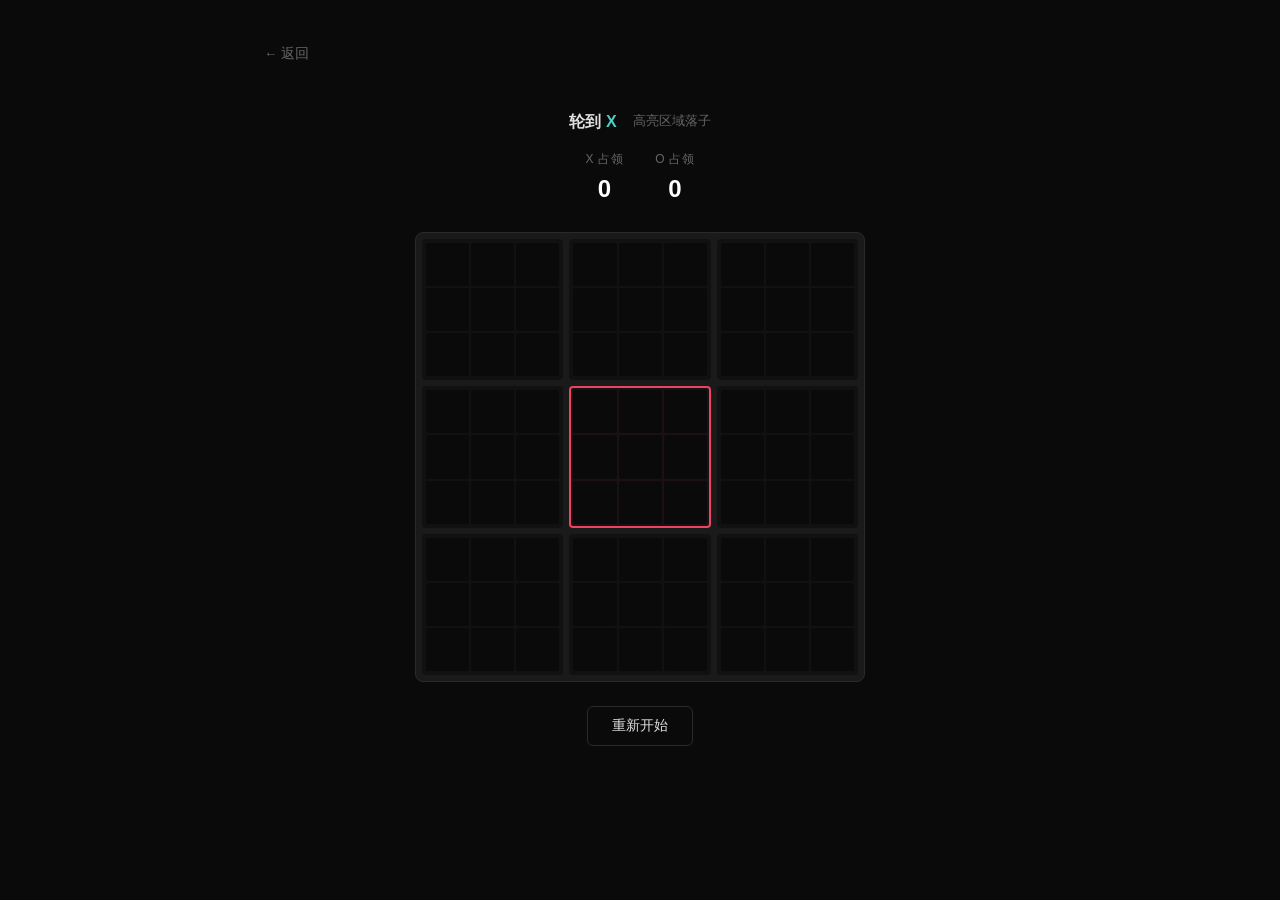
==== games/ultimate-ttt.html @ d9d28309 "fix: handle dead game state when all big cells are draws, fix variable shadowing" ====
<!DOCTYPE html>
<html lang="zh-CN">
<head>
    <meta charset="UTF-8">
    <meta name="viewport" content="width=device-width, initial-scale=1.0">
    <title>终极井字棋 — GameHub</title>
    <link rel="stylesheet" href="../css/style.css">
    <style>
        .board {
            display: grid;
            grid-template-columns: repeat(3, 1fr);
            gap: 6px;
            width: min(90vw, 450px);
            aspect-ratio: 1;
            background: #1a1a1a;
            padding: 6px;
            border-radius: 8px;
            border: 1px solid #2a2a2a;
        }

        .big-cell {
            display: grid;
            grid-template-columns: repeat(3, 1fr);
            gap: 2px;
            background: #111;
            border-radius: 4px;
            padding: 4px;
            position: relative;
            transition: opacity 0.2s;
        }

        .big-cell.active {
            box-shadow: inset 0 0 0 2px var(--accent);
            background: #1a1015;
        }

        .big-cell.conquered,
        .big-cell.full {
            opacity: 0.4;
        }

        .big-cell.free-target:not(.conquered):not(.full) {
            background: #1a1a1a;
        }

        .big-cell-overlay {
            position: absolute;
            inset: 0;
            display: flex;
            align-items: center;
            justify-content: center;
            font-size: 3rem;
            font-weight: 900;
            pointer-events: none;
            z-index: 2;
        }

        .big-cell-overlay.x { color: var(--accent2); }
        .big-cell-overlay.o { color: var(--accent); }

        .small-cell {
            aspect-ratio: 1;
            background: #0a0a0a;
            border-radius: 2px;
            display: flex;
            align-items: center;
            justify-content: center;
            font-size: clamp(0.7rem, 2.5vw, 1.1rem);
            font-weight: 700;
            cursor: default;
            transition: background 0.15s;
            position: relative;
            z-index: 3;
        }

        .small-cell.playable {
            cursor: pointer;
        }

        .small-cell.playable:hover {
            background: #1a1a2e;
        }

        .small-cell.x { color: var(--accent2); }
        .small-cell.o { color: var(--accent); }

        .status-bar {
            display: flex;
            align-items: center;
            gap: 16px;
            margin-bottom: 16px;
        }

        .current-turn {
            font-size: 1rem;
            font-weight: 600;
        }

        .current-turn .mark-x { color: var(--accent2); }
        .current-turn .mark-o { color: var(--accent); }

        .hint {
            font-size: 0.8rem;
            color: var(--text-dim);
        }
    </style>
</head>
<body>
    <div class="container">
        <a class="back-link" href="../index.html">← 返回</a>

        <div class="game-wrapper">
            <div class="status-bar">
                <span class="current-turn" id="turn-indicator"></span>
                <span class="hint" id="hint-text"></span>
            </div>

            <div class="score">
                <div class="score-item">
                    <div class="score-label mark-x">X 占领</div>
                    <div class="score-value" id="score-x">0</div>
                </div>
                <div class="score-item">
                    <div class="score-label mark-o">O 占领</div>
                    <div class="score-value" id="score-o">0</div>
                </div>
            </div>

            <div class="board" id="board"></div>

            <button class="btn" id="reset-btn" style="margin-top:24px;">重新开始</button>
        </div>
    </div>

    <div class="overlay" id="overlay" style="display:none;">
        <div class="overlay-content">
            <h2 id="overlay-title"></h2>
            <p id="overlay-msg"></p>
            <button class="btn" id="overlay-btn">再来一局</button>
        </div>
    </div>

    <script>
(function() {
    const WIN_LINES = [
        [0,1,2], [3,4,5], [6,7,8],
        [0,3,6], [1,4,7], [2,5,8],
        [0,4,8], [2,4,6]
    ];

    const boardEl = document.getElementById('board');
    const turnIndicator = document.getElementById('turn-indicator');
    const hintText = document.getElementById('hint-text');
    const scoreXEl = document.getElementById('score-x');
    const scoreOEl = document.getElementById('score-o');
    const resetBtn = document.getElementById('reset-btn');
    const overlay = document.getElementById('overlay');
    const overlayTitle = document.getElementById('overlay-title');
    const overlayMsg = document.getElementById('overlay-msg');
    const overlayBtn = document.getElementById('overlay-btn');

    let state;

    function initState() {
        state = {
            board: Array.from({length: 9}, () => Array(9).fill(null)),
            bigBoard: Array(9).fill(null),
            currentPlayer: 'X',
            activeBigCell: 4,
            gameOver: false,
            winner: null
        };
    }

    function checkWin(cells) {
        for (const [a,b,c] of WIN_LINES) {
            if (cells[a] && cells[a] === cells[b] && cells[a] === cells[c]) {
                return cells[a];
            }
        }
        return null;
    }

    function isBigCellFull(bigIdx) {
        return state.board[bigIdx].every(cell => cell !== null);
    }

    function isBigCellPlayable(bigIdx) {
        if (state.gameOver) return false;
        if (state.bigBoard[bigIdx] !== null) return false;
        if (isBigCellFull(bigIdx)) return false;
        if (state.activeBigCell !== null && state.activeBigCell !== bigIdx) return false;
        return true;
    }

    function countConquered(player) {
        return state.bigBoard.filter(c => c === player).length;
    }

    function isGameDead() {
        for (let i = 0; i < 9; i++) {
            if (state.bigBoard[i] === null && !isBigCellFull(i)) return false;
        }
        return true;
    }

    function resolveGameOver() {
        const xCount = countConquered('X');
        const oCount = countConquered('O');
        if (xCount > oCount) state.winner = 'X';
        else if (oCount > xCount) state.winner = 'O';
        else state.winner = 'draw';
        state.gameOver = true;
    }

    function getNextActiveCell(smallIdx) {
        if (state.bigBoard[smallIdx] !== null || isBigCellFull(smallIdx)) {
            return null;
        }
        return smallIdx;
    }

    function makeMove(bigIdx, smallIdx) {
        if (!isBigCellPlayable(bigIdx)) return false;
        if (state.board[bigIdx][smallIdx] !== null) return false;

        state.board[bigIdx][smallIdx] = state.currentPlayer;

        const bigWinner = checkWin(state.board[bigIdx]);
        if (bigWinner) {
            state.bigBoard[bigIdx] = bigWinner;
        }

        const gameWinner = checkWin(state.bigBoard);
        if (gameWinner) {
            state.gameOver = true;
            state.winner = gameWinner;
        } else if (isGameDead()) {
            resolveGameOver();
        }

        state.currentPlayer = state.currentPlayer === 'X' ? 'O' : 'X';
        state.activeBigCell = getNextActiveCell(smallIdx);
        return true;
    }

    function render() {
        boardEl.innerHTML = '';

        for (let bi = 0; bi < 9; bi++) {
            const bigEl = document.createElement('div');
            bigEl.className = 'big-cell';

            if (isBigCellPlayable(bi)) {
                bigEl.classList.add('active');
            }
            if (state.activeBigCell === null && !state.gameOver) {
                if (state.bigBoard[bi] === null && !isBigCellFull(bi)) {
                    bigEl.classList.add('free-target');
                }
            }
            if (state.bigBoard[bi] !== null) {
                bigEl.classList.add('conquered');
                const overlayEl = document.createElement('div');
                overlayEl.className = 'big-cell-overlay ' + state.bigBoard[bi].toLowerCase();
                overlayEl.textContent = state.bigBoard[bi];
                bigEl.appendChild(overlayEl);
            } else if (isBigCellFull(bi)) {
                bigEl.classList.add('full');
            }

            for (let si = 0; si < 9; si++) {
                const cellEl = document.createElement('div');
                cellEl.className = 'small-cell';
                const val = state.board[bi][si];
                if (val) {
                    cellEl.textContent = val;
                    cellEl.classList.add(val.toLowerCase());
                }

                if (!state.gameOver && isBigCellPlayable(bi) && !val) {
                    cellEl.classList.add('playable');
                    cellEl.addEventListener('click', () => {
                        if (makeMove(bi, si)) {
                            render();
                            updateUI();
                        }
                    });
                }

                bigEl.appendChild(cellEl);
            }

            boardEl.appendChild(bigEl);
        }
    }

    function updateUI() {
        if (state.gameOver) {
            turnIndicator.innerHTML = '';
            if (state.winner === 'draw') {
                hintText.textContent = '平局';
                overlayTitle.textContent = '平局';
                overlayMsg.textContent = '双方势均力敌';
            } else {
                hintText.textContent = '';
                const cls = state.winner === 'X' ? 'mark-x' : 'mark-o';
                turnIndicator.innerHTML = '<span class="' + cls + '">' + state.winner + '</span> 获胜';
                overlayTitle.innerHTML = '<span class="' + cls + '">' + state.winner + '</span> 获胜';
                overlayMsg.textContent = '大局已定';
            }
            overlay.style.display = 'flex';
        } else {
            overlay.style.display = 'none';
            const cls = state.currentPlayer === 'X' ? 'mark-x' : 'mark-o';
            turnIndicator.innerHTML = '轮到 <span class="' + cls + '">' + state.currentPlayer + '</span>';

            if (state.activeBigCell === null) {
                hintText.textContent = '自由选择任意大格';
            } else {
                hintText.textContent = '高亮区域落子';
            }
        }

        scoreXEl.textContent = countConquered('X');
        scoreOEl.textContent = countConquered('O');
    }

    function startGame() {
        initState();
        render();
        updateUI();
    }

    resetBtn.addEventListener('click', startGame);
    overlayBtn.addEventListener('click', startGame);

    startGame();
})();
    </script>
</body>
</html>
---- css/style.css ----
*, *::before, *::after {
    margin: 0;
    padding: 0;
    box-sizing: border-box;
}

:root {
    --bg: #0a0a0a;
    --surface: #141414;
    --border: #2a2a2a;
    --text: #e0e0e0;
    --text-dim: #666;
    --accent: #e94560;
    --accent2: #4ecdc4;
    --font: -apple-system, BlinkMacSystemFont, "Segoe UI", "PingFang SC", "Microsoft YaHei", Roboto, sans-serif;
}

html {
    font-size: 16px;
}

::selection {
    background: var(--accent);
    color: #fff;
}

body {
    background: var(--bg);
    color: var(--text);
    font-family: var(--font);
    min-height: 100vh;
    line-height: 1.6;
    -webkit-font-smoothing: antialiased;
}

a {
    color: inherit;
    text-decoration: none;
}

.container {
    max-width: 800px;
    margin: 0 auto;
    padding: 40px 24px;
}

/* Header */
.site-header {
    padding: 32px 0 0;
    text-align: center;
}

.site-title {
    font-size: 2rem;
    font-weight: 700;
    letter-spacing: -0.03em;
    color: #fff;
}

.site-subtitle {
    font-size: 0.875rem;
    color: var(--text-dim);
    margin-top: 4px;
}

/* Game list (homepage) */
.game-list {
    list-style: none;
    margin: 48px 0;
}

.game-item {
    display: flex;
    align-items: center;
    gap: 16px;
    padding: 20px 24px;
    border: 1px solid var(--border);
    border-radius: 8px;
    margin-bottom: 12px;
    transition: border-color 0.2s, background 0.2s;
    cursor: pointer;
}

.game-item:hover,
.game-item:focus-visible {
    border-color: #444;
    background: var(--surface);
    outline: none;
}

.game-item:focus-visible {
    box-shadow: 0 0 0 2px var(--accent);
}

.game-item.coming-soon {
    opacity: 0.35;
    cursor: default;
    pointer-events: none;
}

.game-icon {
    width: 48px;
    height: 48px;
    border-radius: 8px;
    display: flex;
    align-items: center;
    justify-content: center;
    font-size: 1.25rem;
    font-weight: 700;
    flex-shrink: 0;
}

.game-icon.ttt {
    background: #1a1a2e;
    color: var(--accent2);
    border: 1px solid #2a2a4e;
}

.game-icon.placeholder {
    background: #1a1a1a;
    color: #444;
    border: 1px solid #222;
}

.game-info h3 {
    font-size: 1rem;
    font-weight: 600;
    color: #fff;
}

.game-info p {
    font-size: 0.8rem;
    color: var(--text-dim);
    margin-top: 2px;
}

.game-meta {
    margin-left: auto;
    font-size: 0.75rem;
    color: var(--text-dim);
    padding: 4px 10px;
    border: 1px solid var(--border);
    border-radius: 4px;
    white-space: nowrap;
}

/* Footer */
.site-footer {
    text-align: center;
    padding: 32px 0;
    color: var(--text-dim);
    font-size: 0.75rem;
}

/* Back link */
.back-link {
    display: inline-flex;
    align-items: center;
    gap: 6px;
    font-size: 0.85rem;
    color: var(--text-dim);
    margin-bottom: 24px;
    transition: color 0.2s;
}

.back-link:hover {
    color: #fff;
}

/* Game wrapper */
.game-wrapper {
    display: flex;
    flex-direction: column;
    align-items: center;
    padding-top: 20px;
}

.game-status {
    font-size: 1.2rem;
    font-weight: 600;
    margin-bottom: 24px;
    text-align: center;
}

.game-status .player-x { color: var(--accent2); }
.game-status .player-o { color: var(--accent); }

.score {
    display: flex;
    gap: 32px;
    margin-bottom: 24px;
    font-size: 0.9rem;
}

.score-item {
    text-align: center;
}

.score-label {
    color: var(--text-dim);
    font-size: 0.75rem;
    text-transform: uppercase;
    letter-spacing: 0.05em;
}

.score-value {
    font-size: 1.5rem;
    font-weight: 700;
    color: #fff;
}

.btn {
    padding: 10px 24px;
    border: 1px solid var(--border);
    background: transparent;
    color: var(--text);
    border-radius: 6px;
    font-size: 0.85rem;
    cursor: pointer;
    transition: border-color 0.2s, background 0.2s;
    font-family: var(--font);
}

.btn:hover,
.btn:focus-visible {
    border-color: #555;
    background: var(--surface);
}

.btn:focus-visible {
    outline: 2px solid var(--accent);
    outline-offset: 2px;
}

/* Game over overlay */
.overlay {
    position: fixed;
    inset: 0;
    background: rgba(0,0,0,0.8);
    display: flex;
    align-items: center;
    justify-content: center;
    z-index: 100;
}

.overlay-content {
    background: var(--surface);
    border: 1px solid var(--border);
    border-radius: 12px;
    padding: 40px 48px;
    text-align: center;
}

.overlay-content h2 {
    font-size: 1.5rem;
    margin-bottom: 8px;
    color: #fff;
}

.overlay-content p {
    color: var(--text-dim);
    margin-bottom: 24px;
}

/* Responsive */
@media (max-width: 600px) {
    .container {
        padding: 24px 16px;
    }
    .game-item {
        padding: 16px;
        gap: 12px;
    }
    .game-icon {
        width: 40px;
        height: 40px;
        font-size: 1rem;
    }
}
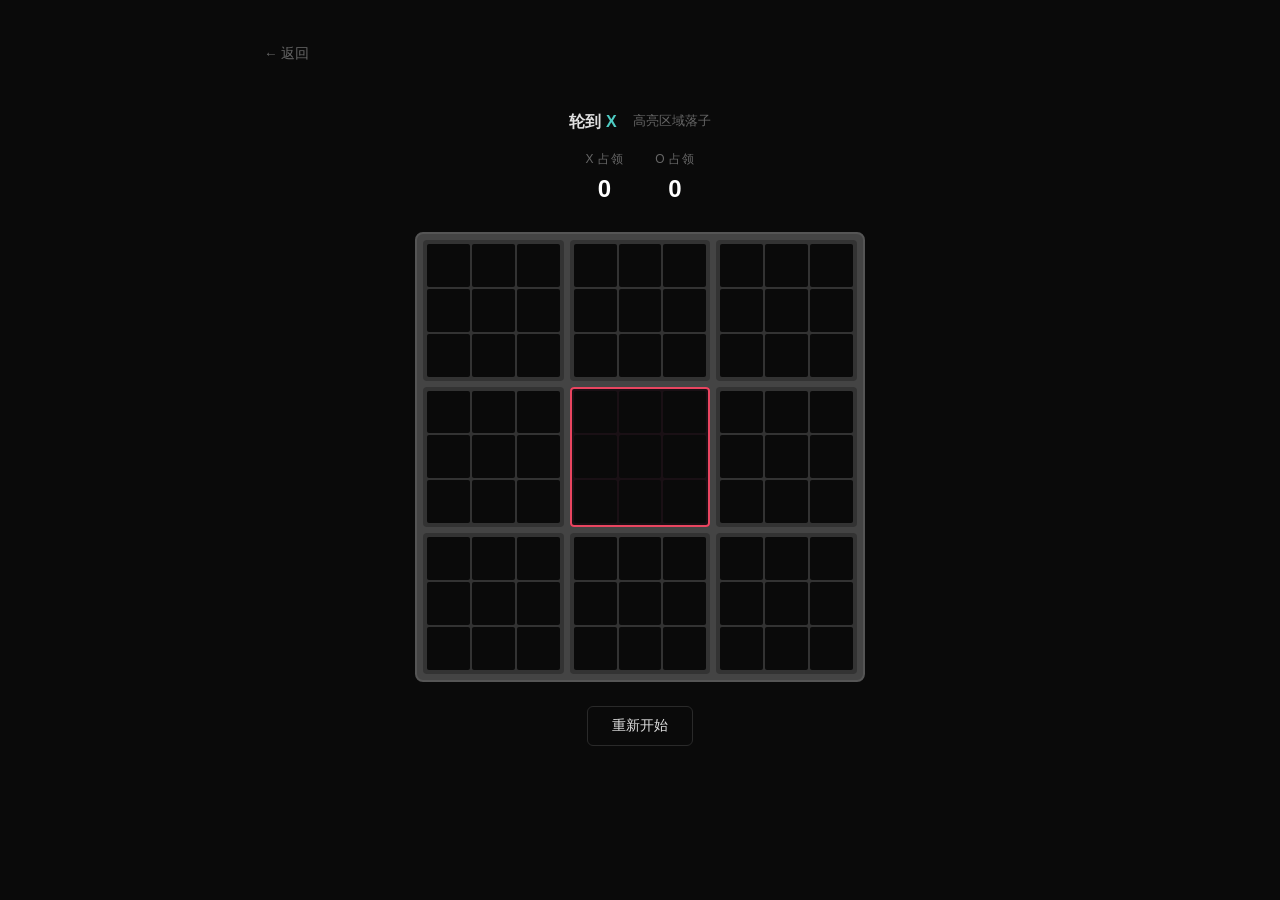
==== commit 4d52e14f: "fix: stable board size, clearer big-cell borders, add contact" ====
--- a/games/ultimate-ttt.html
+++ b/games/ultimate-ttt.html
@@ -11,18 +11,19 @@
             grid-template-columns: repeat(3, 1fr);
             gap: 6px;
             width: min(90vw, 450px);
-            aspect-ratio: 1;
-            background: #1a1a1a;
+            height: min(90vw, 450px);
+            background: #444;
             padding: 6px;
             border-radius: 8px;
-            border: 1px solid #2a2a2a;
+            border: 2px solid #555;
+            flex-shrink: 0;
         }
 
         .big-cell {
             display: grid;
             grid-template-columns: repeat(3, 1fr);
             gap: 2px;
-            background: #111;
+            background: #333;
             border-radius: 4px;
             padding: 4px;
             position: relative;
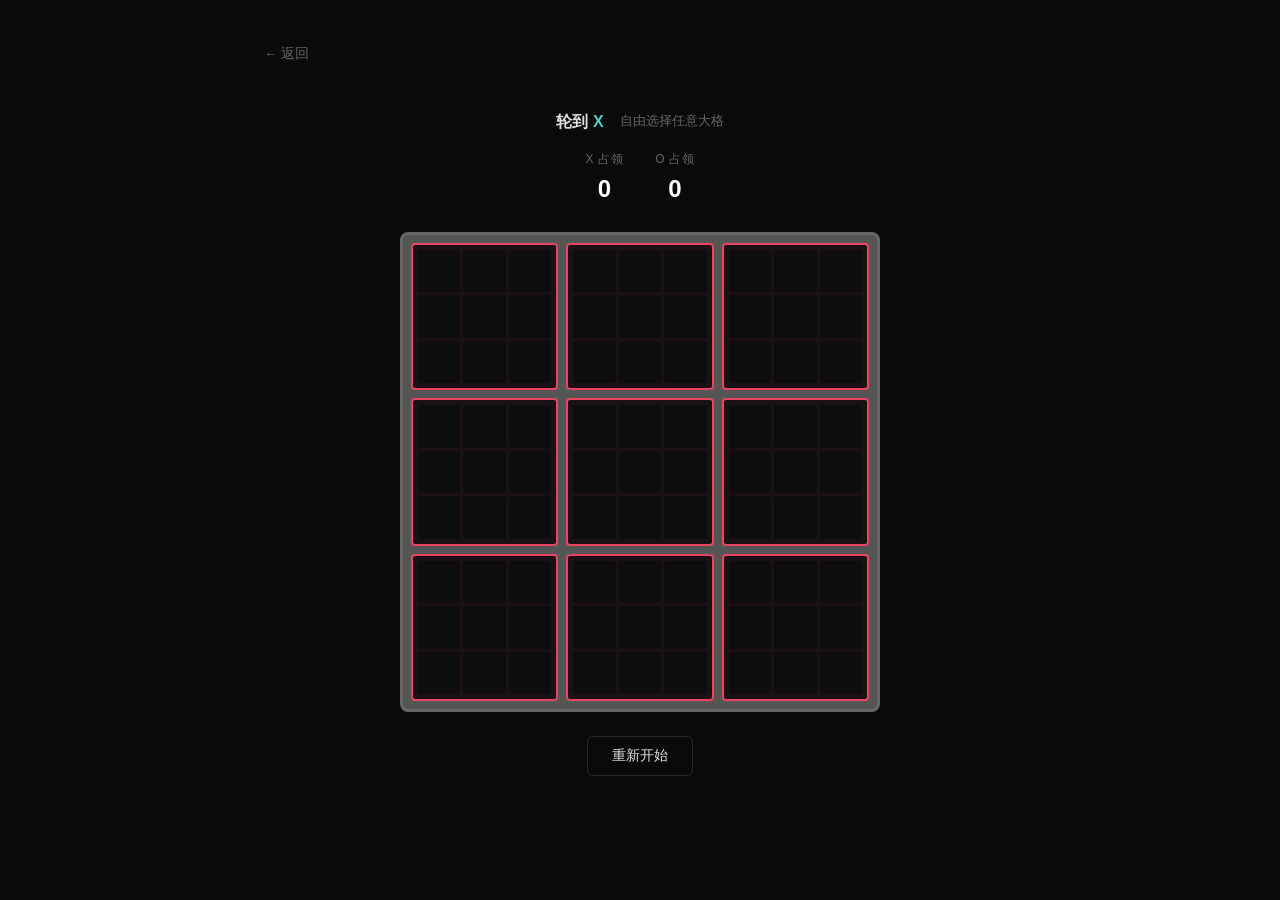
==== commit 039e1a12: "fix: no DOM rebuild on move, fixed board size, clear borders" ====
--- a/games/ultimate-ttt.html
+++ b/games/ultimate-ttt.html
@@ -9,39 +9,39 @@
         .board {
             display: grid;
             grid-template-columns: repeat(3, 1fr);
-            gap: 6px;
-            width: min(90vw, 450px);
-            height: min(90vw, 450px);
-            background: #444;
-            padding: 6px;
+            gap: 8px;
+            width: min(90vw, 480px);
+            height: min(90vw, 480px);
+            background: #555;
+            padding: 8px;
             border-radius: 8px;
-            border: 2px solid #555;
+            border: 3px solid #666;
             flex-shrink: 0;
         }
 
         .big-cell {
             display: grid;
             grid-template-columns: repeat(3, 1fr);
-            gap: 2px;
-            background: #333;
+            gap: 3px;
+            background: #2a2a2a;
             border-radius: 4px;
-            padding: 4px;
+            padding: 5px;
             position: relative;
-            transition: opacity 0.2s;
+            border: 2px solid transparent;
+            transition: border-color 0.15s, background 0.15s;
         }
 
         .big-cell.active {
-            box-shadow: inset 0 0 0 2px var(--accent);
+            border-color: var(--accent);
             background: #1a1015;
         }
 
-        .big-cell.conquered,
-        .big-cell.full {
-            opacity: 0.4;
-        }
-
-        .big-cell.free-target:not(.conquered):not(.full) {
-            background: #1a1a1a;
+        .big-cell.free-target {
+            border-color: #444;
+        }
+
+        .big-cell.done {
+            opacity: 0.45;
         }
 
         .big-cell-overlay {
@@ -54,14 +54,14 @@
             font-weight: 900;
             pointer-events: none;
             z-index: 2;
+            border-radius: 2px;
         }
 
         .big-cell-overlay.x { color: var(--accent2); }
         .big-cell-overlay.o { color: var(--accent); }
 
         .small-cell {
-            aspect-ratio: 1;
-            background: #0a0a0a;
+            background: #0d0d0d;
             border-radius: 2px;
             display: flex;
             align-items: center;
@@ -69,9 +69,10 @@
             font-size: clamp(0.7rem, 2.5vw, 1.1rem);
             font-weight: 700;
             cursor: default;
-            transition: background 0.15s;
+            transition: background 0.1s;
             position: relative;
             z-index: 3;
+            aspect-ratio: 1;
         }
 
         .small-cell.playable {
@@ -144,198 +145,183 @@
     <script>
 (function() {
     const WIN_LINES = [
-        [0,1,2], [3,4,5], [6,7,8],
-        [0,3,6], [1,4,7], [2,5,8],
-        [0,4,8], [2,4,6]
+        [0,1,2],[3,4,5],[6,7,8],
+        [0,3,6],[1,4,7],[2,5,8],
+        [0,4,8],[2,4,6]
     ];
 
-    const boardEl = document.getElementById('board');
+    const boardEl       = document.getElementById('board');
     const turnIndicator = document.getElementById('turn-indicator');
-    const hintText = document.getElementById('hint-text');
-    const scoreXEl = document.getElementById('score-x');
-    const scoreOEl = document.getElementById('score-o');
-    const resetBtn = document.getElementById('reset-btn');
-    const overlay = document.getElementById('overlay');
-    const overlayTitle = document.getElementById('overlay-title');
-    const overlayMsg = document.getElementById('overlay-msg');
-    const overlayBtn = document.getElementById('overlay-btn');
+    const hintText      = document.getElementById('hint-text');
+    const scoreXEl      = document.getElementById('score-x');
+    const scoreOEl      = document.getElementById('score-o');
+    const overlay       = document.getElementById('overlay');
+    const overlayTitle  = document.getElementById('overlay-title');
+    const overlayMsg    = document.getElementById('overlay-msg');
+
+    /* DOM refs built once */
+    const bigEls   = [];   /* bigEls[bi] */
+    const smallEls = [];   /* smallEls[bi][si] */
+    const overlayEls = []; /* overlayEls[bi] */
 
     let state;
 
+    /* ── state helpers ── */
     function initState() {
         state = {
-            board: Array.from({length: 9}, () => Array(9).fill(null)),
+            board: Array.from({length:9}, () => Array(9).fill(null)),
             bigBoard: Array(9).fill(null),
             currentPlayer: 'X',
-            activeBigCell: 4,
+            activeBigCell: null,
             gameOver: false,
             winner: null
         };
     }
 
     function checkWin(cells) {
-        for (const [a,b,c] of WIN_LINES) {
-            if (cells[a] && cells[a] === cells[b] && cells[a] === cells[c]) {
+        for (const [a,b,c] of WIN_LINES)
+            if (cells[a] && cells[a] === cells[b] && cells[a] === cells[c])
                 return cells[a];
-            }
-        }
         return null;
     }
 
-    function isBigCellFull(bigIdx) {
-        return state.board[bigIdx].every(cell => cell !== null);
-    }
-
-    function isBigCellPlayable(bigIdx) {
-        if (state.gameOver) return false;
-        if (state.bigBoard[bigIdx] !== null) return false;
-        if (isBigCellFull(bigIdx)) return false;
-        if (state.activeBigCell !== null && state.activeBigCell !== bigIdx) return false;
-        return true;
-    }
-
-    function countConquered(player) {
-        return state.bigBoard.filter(c => c === player).length;
-    }
-
-    function isGameDead() {
-        for (let i = 0; i < 9; i++) {
-            if (state.bigBoard[i] === null && !isBigCellFull(i)) return false;
-        }
-        return true;
-    }
-
-    function resolveGameOver() {
-        const xCount = countConquered('X');
-        const oCount = countConquered('O');
-        if (xCount > oCount) state.winner = 'X';
-        else if (oCount > xCount) state.winner = 'O';
-        else state.winner = 'draw';
-        state.gameOver = true;
-    }
-
-    function getNextActiveCell(smallIdx) {
-        if (state.bigBoard[smallIdx] !== null || isBigCellFull(smallIdx)) {
-            return null;
-        }
-        return smallIdx;
-    }
-
-    function makeMove(bigIdx, smallIdx) {
-        if (!isBigCellPlayable(bigIdx)) return false;
-        if (state.board[bigIdx][smallIdx] !== null) return false;
-
-        state.board[bigIdx][smallIdx] = state.currentPlayer;
-
-        const bigWinner = checkWin(state.board[bigIdx]);
-        if (bigWinner) {
-            state.bigBoard[bigIdx] = bigWinner;
-        }
-
-        const gameWinner = checkWin(state.bigBoard);
-        if (gameWinner) {
-            state.gameOver = true;
-            state.winner = gameWinner;
-        } else if (isGameDead()) {
-            resolveGameOver();
-        }
-
-        state.currentPlayer = state.currentPlayer === 'X' ? 'O' : 'X';
-        state.activeBigCell = getNextActiveCell(smallIdx);
-        return true;
-    }
-
-    function render() {
+    function isFull(bi) { return state.board[bi].every(c => c !== null); }
+
+    function isDone(bi) { return state.bigBoard[bi] !== null || isFull(bi); }
+
+    function isPlayable(bi) {
+        if (state.gameOver || isDone(bi)) return false;
+        return state.activeBigCell === null || state.activeBigCell === bi;
+    }
+
+    function countConquered(p) { return state.bigBoard.filter(c => c === p).length; }
+
+    /* ── build DOM once ── */
+    function buildDOM() {
         boardEl.innerHTML = '';
+        bigEls.length = 0;
+        smallEls.length = 0;
+        overlayEls.length = 0;
 
         for (let bi = 0; bi < 9; bi++) {
             const bigEl = document.createElement('div');
             bigEl.className = 'big-cell';
 
-            if (isBigCellPlayable(bi)) {
-                bigEl.classList.add('active');
+            const ov = document.createElement('div');
+            ov.className = 'big-cell-overlay';
+            ov.style.display = 'none';
+            bigEl.appendChild(ov);
+            overlayEls.push(ov);
+
+            const cells = [];
+            for (let si = 0; si < 9; si++) {
+                const cell = document.createElement('div');
+                cell.className = 'small-cell';
+                cell.addEventListener('click', () => handleClick(bi, si));
+                bigEl.appendChild(cell);
+                cells.push(cell);
             }
-            if (state.activeBigCell === null && !state.gameOver) {
-                if (state.bigBoard[bi] === null && !isBigCellFull(bi)) {
-                    bigEl.classList.add('free-target');
-                }
+
+            boardEl.appendChild(bigEl);
+            bigEls.push(bigEl);
+            smallEls.push(cells);
+        }
+    }
+
+    /* ── patch DOM to match state (no rebuild) ── */
+    function patch() {
+        for (let bi = 0; bi < 9; bi++) {
+            const bigEl = bigEls[bi];
+            const playable = isPlayable(bi);
+            const done = isDone(bi);
+            const free = !state.gameOver && state.activeBigCell === null && !done;
+
+            bigEl.classList.toggle('active',      playable);
+            bigEl.classList.toggle('done',        done);
+            bigEl.classList.toggle('free-target', free && !playable);
+
+            /* big-cell overlay */
+            const ov = overlayEls[bi];
+            const owner = state.bigBoard[bi];
+            if (owner) {
+                ov.textContent = owner;
+                ov.className = 'big-cell-overlay ' + owner.toLowerCase();
+                ov.style.display = 'flex';
+            } else {
+                ov.style.display = 'none';
             }
-            if (state.bigBoard[bi] !== null) {
-                bigEl.classList.add('conquered');
-                const overlayEl = document.createElement('div');
-                overlayEl.className = 'big-cell-overlay ' + state.bigBoard[bi].toLowerCase();
-                overlayEl.textContent = state.bigBoard[bi];
-                bigEl.appendChild(overlayEl);
-            } else if (isBigCellFull(bi)) {
-                bigEl.classList.add('full');
+
+            /* small cells */
+            for (let si = 0; si < 9; si++) {
+                const cell = smallEls[bi][si];
+                const val = state.board[bi][si];
+                cell.textContent = val || '';
+                cell.className = 'small-cell' +
+                    (val ? ' ' + val.toLowerCase() : '') +
+                    (!state.gameOver && playable && !val ? ' playable' : '');
             }
-
-            for (let si = 0; si < 9; si++) {
-                const cellEl = document.createElement('div');
-                cellEl.className = 'small-cell';
-                const val = state.board[bi][si];
-                if (val) {
-                    cellEl.textContent = val;
-                    cellEl.classList.add(val.toLowerCase());
-                }
-
-                if (!state.gameOver && isBigCellPlayable(bi) && !val) {
-                    cellEl.classList.add('playable');
-                    cellEl.addEventListener('click', () => {
-                        if (makeMove(bi, si)) {
-                            render();
-                            updateUI();
-                        }
-                    });
-                }
-
-                bigEl.appendChild(cellEl);
-            }
-
-            boardEl.appendChild(bigEl);
-        }
-    }
-
-    function updateUI() {
+        }
+
+        /* scores */
+        scoreXEl.textContent = countConquered('X');
+        scoreOEl.textContent = countConquered('O');
+
+        /* status */
         if (state.gameOver) {
-            turnIndicator.innerHTML = '';
             if (state.winner === 'draw') {
-                hintText.textContent = '平局';
+                turnIndicator.innerHTML = '平局';
                 overlayTitle.textContent = '平局';
                 overlayMsg.textContent = '双方势均力敌';
             } else {
-                hintText.textContent = '';
                 const cls = state.winner === 'X' ? 'mark-x' : 'mark-o';
                 turnIndicator.innerHTML = '<span class="' + cls + '">' + state.winner + '</span> 获胜';
-                overlayTitle.innerHTML = '<span class="' + cls + '">' + state.winner + '</span> 获胜';
-                overlayMsg.textContent = '大局已定';
+                overlayTitle.innerHTML  = '<span class="' + cls + '">' + state.winner + '</span> 获胜';
+                overlayMsg.textContent  = '大局已定';
             }
+            hintText.textContent = '';
             overlay.style.display = 'flex';
         } else {
             overlay.style.display = 'none';
             const cls = state.currentPlayer === 'X' ? 'mark-x' : 'mark-o';
             turnIndicator.innerHTML = '轮到 <span class="' + cls + '">' + state.currentPlayer + '</span>';
-
-            if (state.activeBigCell === null) {
-                hintText.textContent = '自由选择任意大格';
-            } else {
-                hintText.textContent = '高亮区域落子';
-            }
-        }
-
-        scoreXEl.textContent = countConquered('X');
-        scoreOEl.textContent = countConquered('O');
+            hintText.textContent = state.activeBigCell === null ? '自由选择任意大格' : '在高亮区域落子';
+        }
+    }
+
+    /* ── game logic ── */
+    function handleClick(bi, si) {
+        if (!isPlayable(bi) || state.board[bi][si]) return;
+
+        state.board[bi][si] = state.currentPlayer;
+
+        if (!state.bigBoard[bi] && checkWin(state.board[bi]))
+            state.bigBoard[bi] = state.currentPlayer;
+
+        const gameWinner = checkWin(state.bigBoard);
+        if (gameWinner) {
+            state.gameOver = true;
+            state.winner = gameWinner;
+        } else if (state.bigBoard.every((c,i) => c !== null || isFull(i))) {
+            const x = countConquered('X'), o = countConquered('O');
+            state.gameOver = true;
+            state.winner = x > o ? 'X' : o > x ? 'O' : 'draw';
+        }
+
+        state.currentPlayer = state.currentPlayer === 'X' ? 'O' : 'X';
+        state.activeBigCell = (!state.gameOver && !isDone(si)) ? si : null;
+
+        patch();
     }
 
     function startGame() {
         initState();
-        render();
-        updateUI();
-    }
-
-    resetBtn.addEventListener('click', startGame);
-    overlayBtn.addEventListener('click', startGame);
-
+        patch();
+    }
+
+    document.getElementById('reset-btn').addEventListener('click', startGame);
+    document.getElementById('overlay-btn').addEventListener('click', startGame);
+
+    buildDOM();
     startGame();
 })();
     </script>
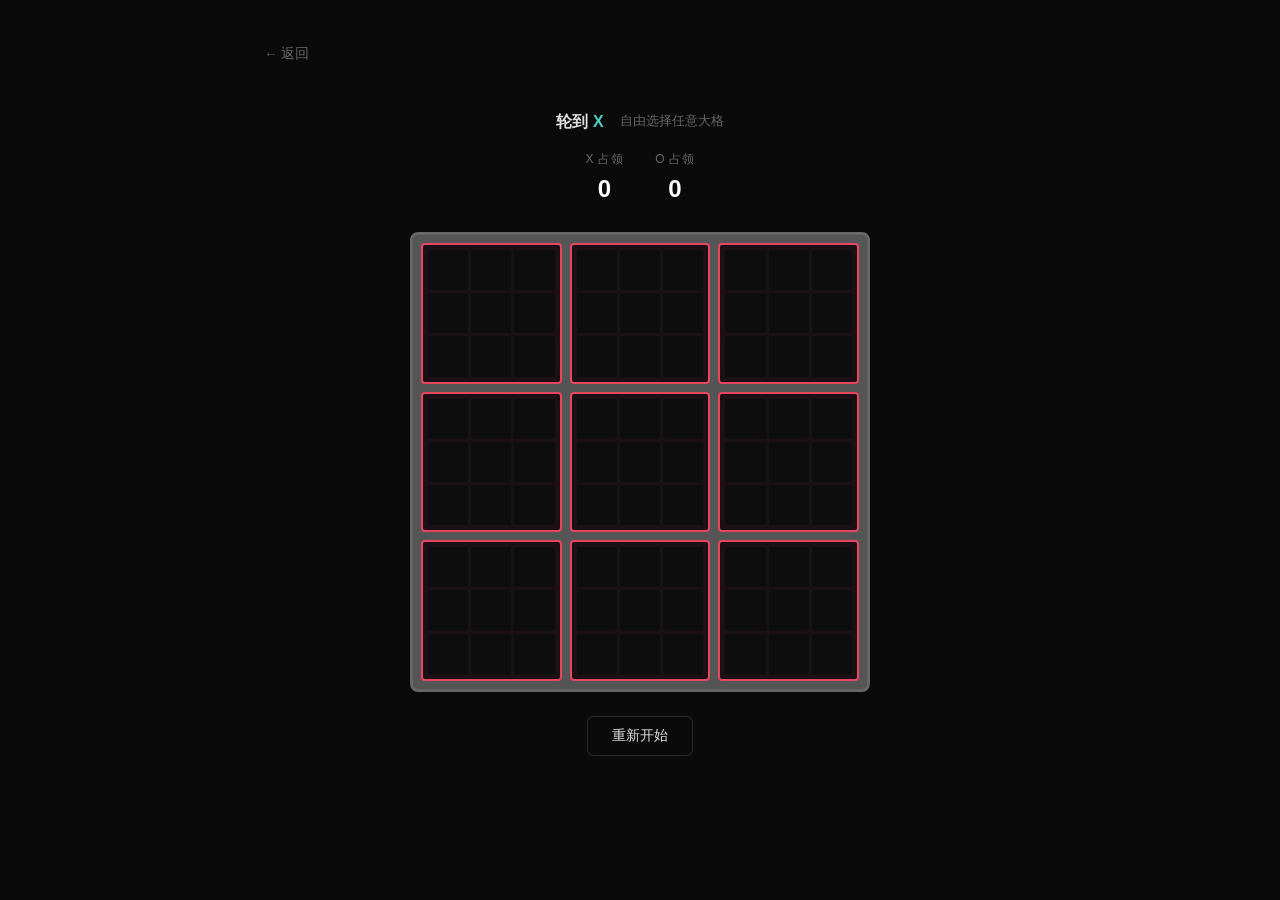
==== commit cc3b77cc: "fix: board layout, visible borders, no DOM rebuild" ====
--- a/games/ultimate-ttt.html
+++ b/games/ultimate-ttt.html
@@ -6,17 +6,18 @@
     <title>终极井字棋 — GameHub</title>
     <link rel="stylesheet" href="../css/style.css">
     <style>
+        .board-wrap {
+            width: min(92vw, 460px);
+        }
+
         .board {
             display: grid;
             grid-template-columns: repeat(3, 1fr);
             gap: 8px;
-            width: min(90vw, 480px);
-            height: min(90vw, 480px);
             background: #555;
             padding: 8px;
             border-radius: 8px;
             border: 3px solid #666;
-            flex-shrink: 0;
         }
 
         .big-cell {
@@ -37,12 +38,10 @@
         }
 
         .big-cell.free-target {
-            border-color: #444;
-        }
-
-        .big-cell.done {
-            opacity: 0.45;
-        }
+            border-color: #3a3a3a;
+        }
+
+        .big-cell.done { opacity: 0.4; }
 
         .big-cell-overlay {
             position: absolute;
@@ -50,39 +49,32 @@
             display: flex;
             align-items: center;
             justify-content: center;
-            font-size: 3rem;
+            font-size: 2.5rem;
             font-weight: 900;
             pointer-events: none;
             z-index: 2;
-            border-radius: 2px;
         }
 
         .big-cell-overlay.x { color: var(--accent2); }
         .big-cell-overlay.o { color: var(--accent); }
 
         .small-cell {
+            aspect-ratio: 1;
             background: #0d0d0d;
             border-radius: 2px;
             display: flex;
             align-items: center;
             justify-content: center;
-            font-size: clamp(0.7rem, 2.5vw, 1.1rem);
+            font-size: clamp(0.6rem, 2vw, 1rem);
             font-weight: 700;
             cursor: default;
             transition: background 0.1s;
             position: relative;
             z-index: 3;
-            aspect-ratio: 1;
-        }
-
-        .small-cell.playable {
-            cursor: pointer;
-        }
-
-        .small-cell.playable:hover {
-            background: #1a1a2e;
-        }
-
+        }
+
+        .small-cell.playable { cursor: pointer; }
+        .small-cell.playable:hover { background: #1a1a2e; }
         .small-cell.x { color: var(--accent2); }
         .small-cell.o { color: var(--accent); }
 
@@ -93,30 +85,20 @@
             margin-bottom: 16px;
         }
 
-        .current-turn {
-            font-size: 1rem;
-            font-weight: 600;
-        }
-
+        .current-turn { font-size: 1rem; font-weight: 600; }
         .current-turn .mark-x { color: var(--accent2); }
         .current-turn .mark-o { color: var(--accent); }
-
-        .hint {
-            font-size: 0.8rem;
-            color: var(--text-dim);
-        }
+        .hint { font-size: 0.8rem; color: var(--text-dim); }
     </style>
 </head>
 <body>
     <div class="container">
         <a class="back-link" href="../index.html">← 返回</a>
-
         <div class="game-wrapper">
             <div class="status-bar">
                 <span class="current-turn" id="turn-indicator"></span>
                 <span class="hint" id="hint-text"></span>
             </div>
-
             <div class="score">
                 <div class="score-item">
                     <div class="score-label mark-x">X 占领</div>
@@ -127,9 +109,9 @@
                     <div class="score-value" id="score-o">0</div>
                 </div>
             </div>
-
-            <div class="board" id="board"></div>
-
+            <div class="board-wrap">
+                <div class="board" id="board"></div>
+            </div>
             <button class="btn" id="reset-btn" style="margin-top:24px;">重新开始</button>
         </div>
     </div>
@@ -143,39 +125,38 @@
     </div>
 
     <script>
-(function() {
+(function () {
     const WIN_LINES = [
         [0,1,2],[3,4,5],[6,7,8],
         [0,3,6],[1,4,7],[2,5,8],
         [0,4,8],[2,4,6]
     ];
 
-    const boardEl       = document.getElementById('board');
-    const turnIndicator = document.getElementById('turn-indicator');
-    const hintText      = document.getElementById('hint-text');
-    const scoreXEl      = document.getElementById('score-x');
-    const scoreOEl      = document.getElementById('score-o');
-    const overlay       = document.getElementById('overlay');
-    const overlayTitle  = document.getElementById('overlay-title');
-    const overlayMsg    = document.getElementById('overlay-msg');
-
-    /* DOM refs built once */
-    const bigEls   = [];   /* bigEls[bi] */
-    const smallEls = [];   /* smallEls[bi][si] */
-    const overlayEls = []; /* overlayEls[bi] */
-
-    let state;
-
-    /* ── state helpers ── */
-    function initState() {
-        state = {
-            board: Array.from({length:9}, () => Array(9).fill(null)),
-            bigBoard: Array(9).fill(null),
-            currentPlayer: 'X',
-            activeBigCell: null,
-            gameOver: false,
-            winner: null
-        };
+    const $ = id => document.getElementById(id);
+    const boardEl      = $('board');
+    const turnEl       = $('turn-indicator');
+    const hintEl       = $('hint-text');
+    const scoreX       = $('score-x');
+    const scoreO       = $('score-o');
+    const overlay      = $('overlay');
+    const overlayTitle = $('overlay-title');
+    const overlayMsg   = $('overlay-msg');
+
+    /* DOM refs — built once */
+    const bigEls     = [];
+    const smallEls   = [];
+    const ovEls      = [];
+
+    let board, bigBoard, player, active, over, winner;
+
+    function reset() {
+        board  = Array.from({length:9}, () => Array(9).fill(null));
+        bigBoard = Array(9).fill(null);
+        player = 'X';
+        active = null;
+        over   = false;
+        winner = null;
+        patch();
     }
 
     function checkWin(cells) {
@@ -185,144 +166,112 @@
         return null;
     }
 
-    function isFull(bi) { return state.board[bi].every(c => c !== null); }
-
-    function isDone(bi) { return state.bigBoard[bi] !== null || isFull(bi); }
-
-    function isPlayable(bi) {
-        if (state.gameOver || isDone(bi)) return false;
-        return state.activeBigCell === null || state.activeBigCell === bi;
-    }
-
-    function countConquered(p) { return state.bigBoard.filter(c => c === p).length; }
-
-    /* ── build DOM once ── */
-    function buildDOM() {
-        boardEl.innerHTML = '';
-        bigEls.length = 0;
-        smallEls.length = 0;
-        overlayEls.length = 0;
-
-        for (let bi = 0; bi < 9; bi++) {
-            const bigEl = document.createElement('div');
-            bigEl.className = 'big-cell';
-
-            const ov = document.createElement('div');
-            ov.className = 'big-cell-overlay';
-            ov.style.display = 'none';
-            bigEl.appendChild(ov);
-            overlayEls.push(ov);
-
-            const cells = [];
-            for (let si = 0; si < 9; si++) {
-                const cell = document.createElement('div');
-                cell.className = 'small-cell';
-                cell.addEventListener('click', () => handleClick(bi, si));
-                bigEl.appendChild(cell);
-                cells.push(cell);
-            }
-
-            boardEl.appendChild(bigEl);
-            bigEls.push(bigEl);
-            smallEls.push(cells);
-        }
-    }
-
-    /* ── patch DOM to match state (no rebuild) ── */
+    function isFull(bi)    { return board[bi].every(c => c); }
+    function isDone(bi)    { return bigBoard[bi] || isFull(bi); }
+    function isPlayable(bi){ return !over && !isDone(bi) && (active === null || active === bi); }
+    function conquered(p)  { return bigBoard.filter(c => c === p).length; }
+
+    function click(bi, si) {
+        if (!isPlayable(bi) || board[bi][si]) return;
+        board[bi][si] = player;
+
+        if (!bigBoard[bi] && checkWin(board[bi])) bigBoard[bi] = player;
+
+        const gw = checkWin(bigBoard);
+        if (gw) {
+            over = true; winner = gw;
+        } else if (bigBoard.every((c,i) => c || isFull(i))) {
+            const x = conquered('X'), o = conquered('O');
+            over = true; winner = x > o ? 'X' : o > x ? 'O' : 'draw';
+        }
+
+        player = player === 'X' ? 'O' : 'X';
+        active = (!over && !isDone(si)) ? si : null;
+        patch();
+    }
+
     function patch() {
         for (let bi = 0; bi < 9; bi++) {
-            const bigEl = bigEls[bi];
             const playable = isPlayable(bi);
-            const done = isDone(bi);
-            const free = !state.gameOver && state.activeBigCell === null && !done;
-
-            bigEl.classList.toggle('active',      playable);
-            bigEl.classList.toggle('done',        done);
-            bigEl.classList.toggle('free-target', free && !playable);
-
-            /* big-cell overlay */
-            const ov = overlayEls[bi];
-            const owner = state.bigBoard[bi];
-            if (owner) {
-                ov.textContent = owner;
-                ov.className = 'big-cell-overlay ' + owner.toLowerCase();
+            const done     = isDone(bi);
+            const free     = !over && active === null && !done;
+            const el       = bigEls[bi];
+
+            el.className = 'big-cell' +
+                (playable ? ' active' : '') +
+                (done     ? ' done'   : '') +
+                (free && !playable ? ' free-target' : '');
+
+            const ov = ovEls[bi];
+            if (bigBoard[bi]) {
+                ov.textContent = bigBoard[bi];
+                ov.className   = 'big-cell-overlay ' + bigBoard[bi].toLowerCase();
                 ov.style.display = 'flex';
             } else {
                 ov.style.display = 'none';
             }
 
-            /* small cells */
             for (let si = 0; si < 9; si++) {
+                const v    = board[bi][si];
                 const cell = smallEls[bi][si];
-                const val = state.board[bi][si];
-                cell.textContent = val || '';
-                cell.className = 'small-cell' +
-                    (val ? ' ' + val.toLowerCase() : '') +
-                    (!state.gameOver && playable && !val ? ' playable' : '');
+                cell.textContent = v || '';
+                cell.className   = 'small-cell' +
+                    (v ? ' ' + v.toLowerCase() : '') +
+                    (!over && playable && !v ? ' playable' : '');
             }
         }
 
-        /* scores */
-        scoreXEl.textContent = countConquered('X');
-        scoreOEl.textContent = countConquered('O');
-
-        /* status */
-        if (state.gameOver) {
-            if (state.winner === 'draw') {
-                turnIndicator.innerHTML = '平局';
+        scoreX.textContent = conquered('X');
+        scoreO.textContent = conquered('O');
+
+        if (over) {
+            if (winner === 'draw') {
+                turnEl.innerHTML      = '平局';
                 overlayTitle.textContent = '平局';
-                overlayMsg.textContent = '双方势均力敌';
+                overlayMsg.textContent   = '双方势均力敌';
             } else {
-                const cls = state.winner === 'X' ? 'mark-x' : 'mark-o';
-                turnIndicator.innerHTML = '<span class="' + cls + '">' + state.winner + '</span> 获胜';
-                overlayTitle.innerHTML  = '<span class="' + cls + '">' + state.winner + '</span> 获胜';
-                overlayMsg.textContent  = '大局已定';
+                const cls = winner === 'X' ? 'mark-x' : 'mark-o';
+                turnEl.innerHTML         = `<span class="${cls}">${winner}</span> 获胜`;
+                overlayTitle.innerHTML   = `<span class="${cls}">${winner}</span> 获胜`;
+                overlayMsg.textContent   = '大局已定';
             }
-            hintText.textContent = '';
+            hintEl.textContent    = '';
             overlay.style.display = 'flex';
         } else {
             overlay.style.display = 'none';
-            const cls = state.currentPlayer === 'X' ? 'mark-x' : 'mark-o';
-            turnIndicator.innerHTML = '轮到 <span class="' + cls + '">' + state.currentPlayer + '</span>';
-            hintText.textContent = state.activeBigCell === null ? '自由选择任意大格' : '在高亮区域落子';
-        }
-    }
-
-    /* ── game logic ── */
-    function handleClick(bi, si) {
-        if (!isPlayable(bi) || state.board[bi][si]) return;
-
-        state.board[bi][si] = state.currentPlayer;
-
-        if (!state.bigBoard[bi] && checkWin(state.board[bi]))
-            state.bigBoard[bi] = state.currentPlayer;
-
-        const gameWinner = checkWin(state.bigBoard);
-        if (gameWinner) {
-            state.gameOver = true;
-            state.winner = gameWinner;
-        } else if (state.bigBoard.every((c,i) => c !== null || isFull(i))) {
-            const x = countConquered('X'), o = countConquered('O');
-            state.gameOver = true;
-            state.winner = x > o ? 'X' : o > x ? 'O' : 'draw';
-        }
-
-        state.currentPlayer = state.currentPlayer === 'X' ? 'O' : 'X';
-        state.activeBigCell = (!state.gameOver && !isDone(si)) ? si : null;
-
-        patch();
-    }
-
-    function startGame() {
-        initState();
-        patch();
-    }
-
-    document.getElementById('reset-btn').addEventListener('click', startGame);
-    document.getElementById('overlay-btn').addEventListener('click', startGame);
-
-    buildDOM();
-    startGame();
+            const cls = player === 'X' ? 'mark-x' : 'mark-o';
+            turnEl.innerHTML   = `轮到 <span class="${cls}">${player}</span>`;
+            hintEl.textContent = active === null ? '自由选择任意大格' : '在高亮区域落子';
+        }
+    }
+
+    /* build DOM once */
+    for (let bi = 0; bi < 9; bi++) {
+        const bigEl = document.createElement('div');
+        bigEl.className = 'big-cell';
+
+        const ov = document.createElement('div');
+        ov.style.display = 'none';
+        bigEl.appendChild(ov);
+        ovEls.push(ov);
+
+        const cells = [];
+        for (let si = 0; si < 9; si++) {
+            const cell = document.createElement('div');
+            cell.className = 'small-cell';
+            cell.addEventListener('click', () => click(bi, si));
+            bigEl.appendChild(cell);
+            cells.push(cell);
+        }
+
+        boardEl.appendChild(bigEl);
+        bigEls.push(bigEl);
+        smallEls.push(cells);
+    }
+
+    $('reset-btn').addEventListener('click', reset);
+    $('overlay-btn').addEventListener('click', reset);
+    reset();
 })();
     </script>
 </body>
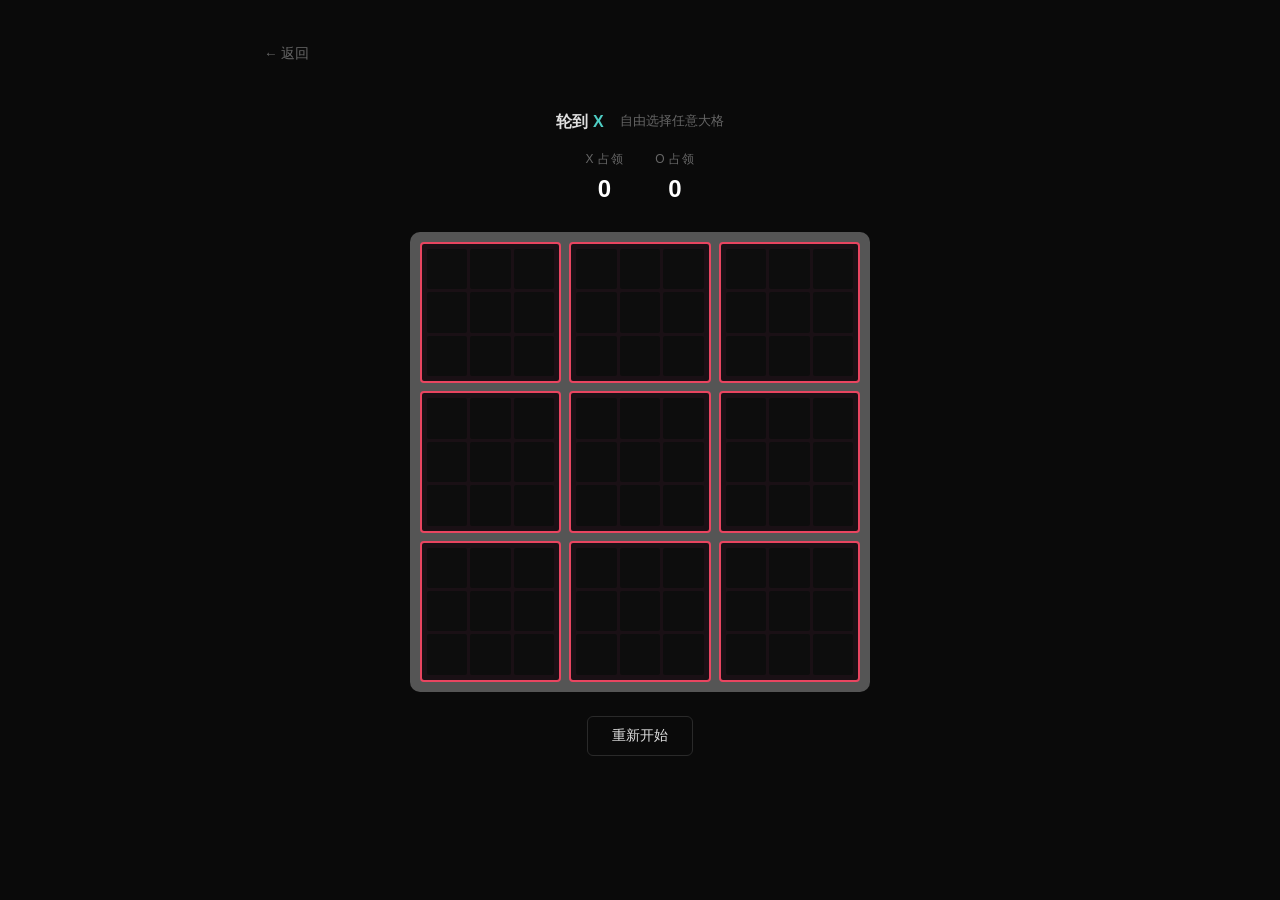
==== commit 6c6a47a8: "fix: board not clipped, border inside wrap" ====
--- a/games/ultimate-ttt.html
+++ b/games/ultimate-ttt.html
@@ -8,16 +8,18 @@
     <style>
         .board-wrap {
             width: min(92vw, 460px);
+            padding: 10px;
+            background: #555;
+            border-radius: 10px;
+            box-sizing: border-box;
         }
 
         .board {
             display: grid;
             grid-template-columns: repeat(3, 1fr);
             gap: 8px;
-            background: #555;
-            padding: 8px;
-            border-radius: 8px;
-            border: 3px solid #666;
+            width: 100%;
+            box-sizing: border-box;
         }
 
         .big-cell {
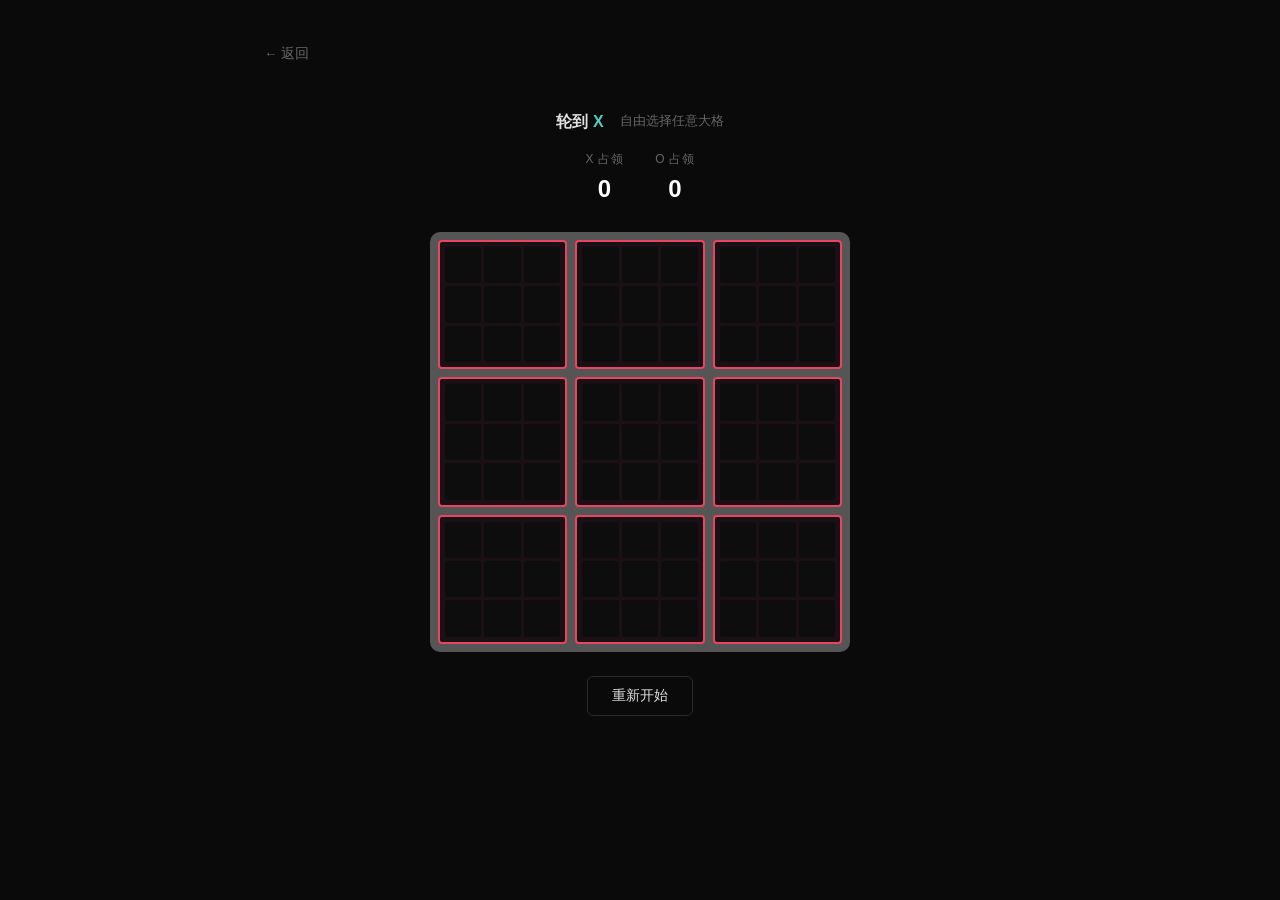
==== commit d4d14050: "fix: remove board-wrap, use min() width directly on board" ====
--- a/games/ultimate-ttt.html
+++ b/games/ultimate-ttt.html
@@ -6,19 +6,14 @@
     <title>终极井字棋 — GameHub</title>
     <link rel="stylesheet" href="../css/style.css">
     <style>
-        .board-wrap {
-            width: min(92vw, 460px);
-            padding: 10px;
-            background: #555;
-            border-radius: 10px;
-            box-sizing: border-box;
-        }
-
         .board {
             display: grid;
             grid-template-columns: repeat(3, 1fr);
             gap: 8px;
-            width: 100%;
+            width: min(80vw, 420px);
+            background: #555;
+            padding: 8px;
+            border-radius: 10px;
             box-sizing: border-box;
         }
 
@@ -111,9 +106,7 @@
                     <div class="score-value" id="score-o">0</div>
                 </div>
             </div>
-            <div class="board-wrap">
-                <div class="board" id="board"></div>
-            </div>
+            <div class="board" id="board"></div>
             <button class="btn" id="reset-btn" style="margin-top:24px;">重新开始</button>
         </div>
     </div>
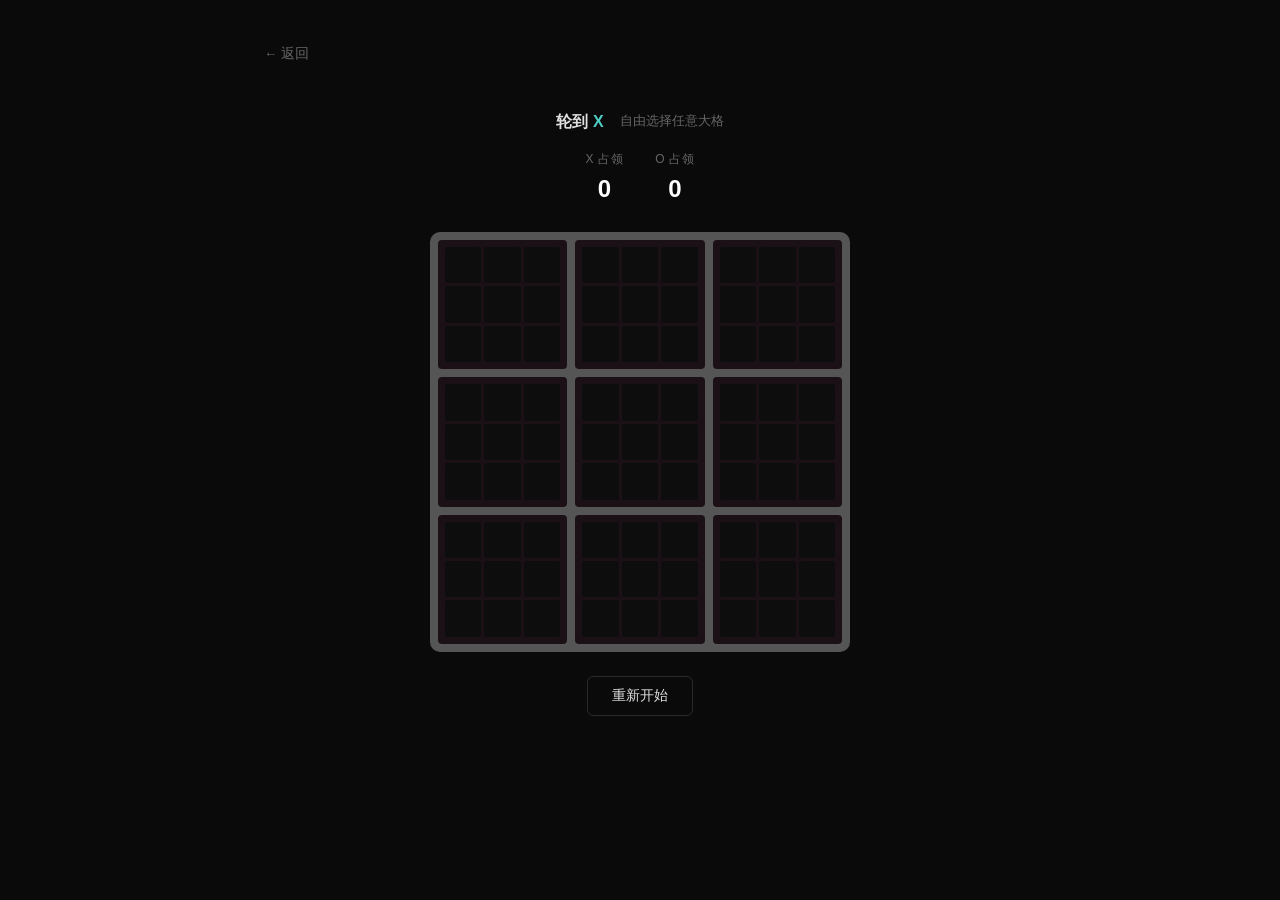
==== commit 2d6b67b8: "remove active big-cell highlight border" ====
--- a/games/ultimate-ttt.html
+++ b/games/ultimate-ttt.html
@@ -30,7 +30,6 @@
         }
 
         .big-cell.active {
-            border-color: var(--accent);
             background: #1a1015;
         }
 
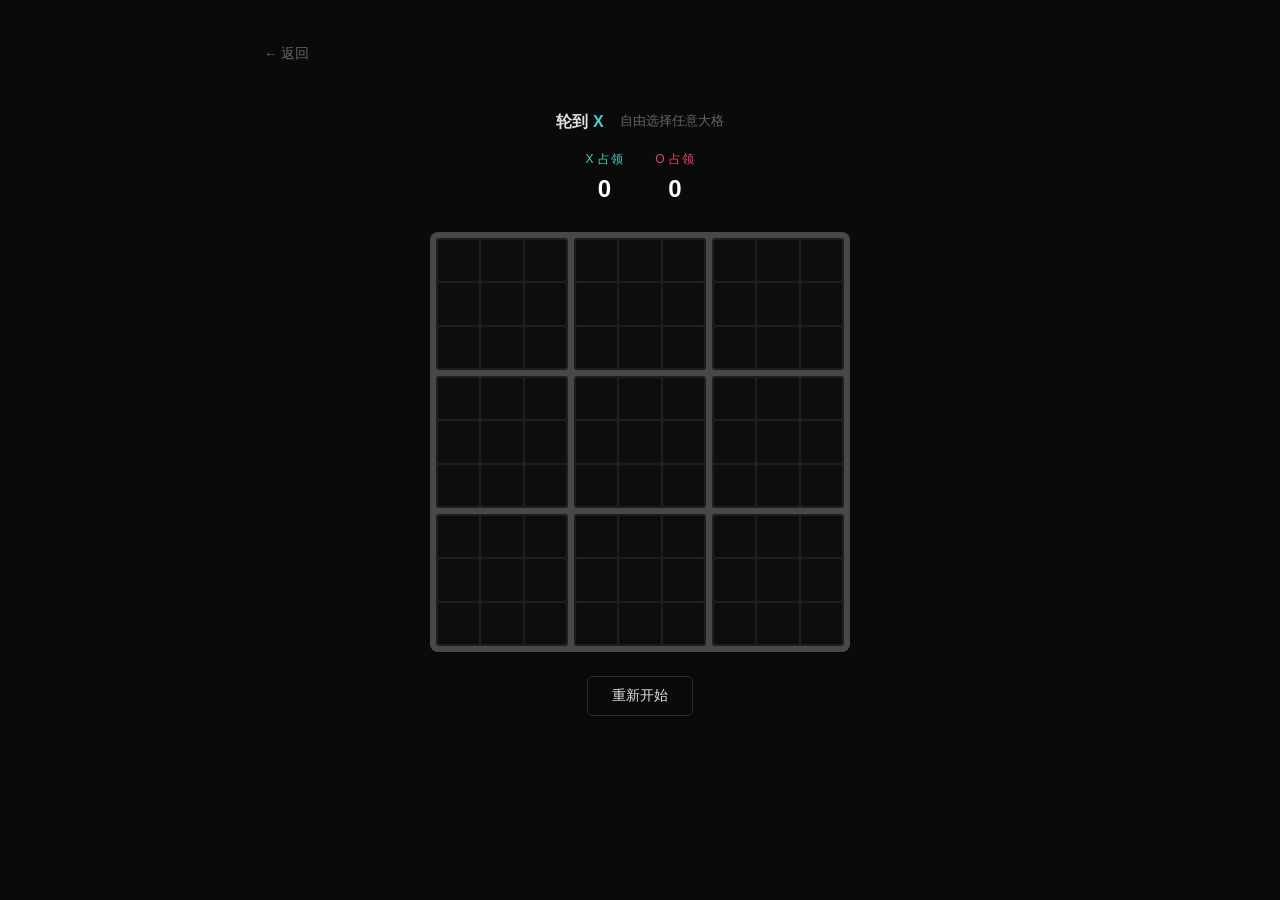
==== commit 31f3f7e8: "rewrite: fixed board sizing, no overflow" ====
--- a/games/ultimate-ttt.html
+++ b/games/ultimate-ttt.html
@@ -6,38 +6,54 @@
     <title>终极井字棋 — GameHub</title>
     <link rel="stylesheet" href="../css/style.css">
     <style>
+        .game-wrapper {
+            display: flex;
+            flex-direction: column;
+            align-items: center;
+            padding-top: 20px;
+        }
+
+        .status-bar {
+            display: flex;
+            align-items: center;
+            gap: 16px;
+            margin-bottom: 16px;
+            font-size: 1rem;
+            font-weight: 600;
+        }
+        .mark-x { color: var(--accent2); }
+        .mark-o { color: var(--accent); }
+        .hint { font-size: 0.8rem; color: var(--text-dim); font-weight: 400; }
+
+        /* 棋盘：用 CSS 变量统一控制尺寸，避免各层叠加溢出 */
         .board {
+            --board-size: min(calc(100vw - 48px), 420px);
+            --gap-outer: 6px;
+            --gap-inner: 2px;
+            width: var(--board-size);
+            height: var(--board-size);
             display: grid;
             grid-template-columns: repeat(3, 1fr);
-            gap: 8px;
-            width: min(80vw, 420px);
-            background: #555;
-            padding: 8px;
-            border-radius: 10px;
+            gap: var(--gap-outer);
+            background: #484848;
+            padding: var(--gap-outer);
+            border-radius: 8px;
             box-sizing: border-box;
+            flex-shrink: 0;
         }
 
         .big-cell {
             display: grid;
             grid-template-columns: repeat(3, 1fr);
-            gap: 3px;
-            background: #2a2a2a;
-            border-radius: 4px;
-            padding: 5px;
+            gap: var(--gap-inner);
+            background: #1e1e1e;
+            padding: var(--gap-inner);
+            border-radius: 3px;
             position: relative;
-            border: 2px solid transparent;
-            transition: border-color 0.15s, background 0.15s;
-        }
-
-        .big-cell.active {
-            background: #1a1015;
-        }
-
-        .big-cell.free-target {
-            border-color: #3a3a3a;
-        }
-
-        .big-cell.done { opacity: 0.4; }
+            box-sizing: border-box;
+        }
+
+        .big-cell.done { opacity: 0.38; }
 
         .big-cell-overlay {
             position: absolute;
@@ -45,46 +61,31 @@
             display: flex;
             align-items: center;
             justify-content: center;
-            font-size: 2.5rem;
+            font-size: 2.4rem;
             font-weight: 900;
             pointer-events: none;
             z-index: 2;
         }
-
         .big-cell-overlay.x { color: var(--accent2); }
         .big-cell-overlay.o { color: var(--accent); }
 
         .small-cell {
-            aspect-ratio: 1;
             background: #0d0d0d;
             border-radius: 2px;
             display: flex;
             align-items: center;
             justify-content: center;
-            font-size: clamp(0.6rem, 2vw, 1rem);
             font-weight: 700;
+            font-size: clamp(0.55rem, 1.8vw, 0.95rem);
             cursor: default;
-            transition: background 0.1s;
             position: relative;
             z-index: 3;
-        }
-
+            transition: background 0.1s;
+        }
         .small-cell.playable { cursor: pointer; }
         .small-cell.playable:hover { background: #1a1a2e; }
         .small-cell.x { color: var(--accent2); }
         .small-cell.o { color: var(--accent); }
-
-        .status-bar {
-            display: flex;
-            align-items: center;
-            gap: 16px;
-            margin-bottom: 16px;
-        }
-
-        .current-turn { font-size: 1rem; font-weight: 600; }
-        .current-turn .mark-x { color: var(--accent2); }
-        .current-turn .mark-o { color: var(--accent); }
-        .hint { font-size: 0.8rem; color: var(--text-dim); }
     </style>
 </head>
 <body>
@@ -92,7 +93,7 @@
         <a class="back-link" href="../index.html">← 返回</a>
         <div class="game-wrapper">
             <div class="status-bar">
-                <span class="current-turn" id="turn-indicator"></span>
+                <span id="turn-indicator"></span>
                 <span class="hint" id="hint-text"></span>
             </div>
             <div class="score">
@@ -127,29 +128,23 @@
     ];
 
     const $ = id => document.getElementById(id);
-    const boardEl      = $('board');
-    const turnEl       = $('turn-indicator');
-    const hintEl       = $('hint-text');
-    const scoreX       = $('score-x');
-    const scoreO       = $('score-o');
-    const overlay      = $('overlay');
-    const overlayTitle = $('overlay-title');
-    const overlayMsg   = $('overlay-msg');
-
-    /* DOM refs — built once */
-    const bigEls     = [];
-    const smallEls   = [];
-    const ovEls      = [];
-
+    const boardEl = $('board');
+
+    // DOM refs built once
+    const bigEls   = [];
+    const smallEls = [];
+    const ovEls    = [];
+
+    // Game state
     let board, bigBoard, player, active, over, winner;
 
     function reset() {
-        board  = Array.from({length:9}, () => Array(9).fill(null));
+        board    = Array.from({length:9}, () => Array(9).fill(null));
         bigBoard = Array(9).fill(null);
-        player = 'X';
-        active = null;
-        over   = false;
-        winner = null;
+        player   = 'X';
+        active   = null;
+        over     = false;
+        winner   = null;
         patch();
     }
 
@@ -160,16 +155,17 @@
         return null;
     }
 
-    function isFull(bi)    { return board[bi].every(c => c); }
-    function isDone(bi)    { return bigBoard[bi] || isFull(bi); }
-    function isPlayable(bi){ return !over && !isDone(bi) && (active === null || active === bi); }
-    function conquered(p)  { return bigBoard.filter(c => c === p).length; }
-
-    function click(bi, si) {
+    function isFull(bi)     { return board[bi].every(c => c); }
+    function isDone(bi)     { return bigBoard[bi] || isFull(bi); }
+    function isPlayable(bi) { return !over && !isDone(bi) && (active === null || active === bi); }
+    function conquered(p)   { return bigBoard.filter(c => c === p).length; }
+
+    function handleClick(bi, si) {
         if (!isPlayable(bi) || board[bi][si]) return;
         board[bi][si] = player;
 
-        if (!bigBoard[bi] && checkWin(board[bi])) bigBoard[bi] = player;
+        if (!bigBoard[bi] && checkWin(board[bi]))
+            bigBoard[bi] = player;
 
         const gw = checkWin(bigBoard);
         if (gw) {
@@ -187,19 +183,12 @@
     function patch() {
         for (let bi = 0; bi < 9; bi++) {
             const playable = isPlayable(bi);
-            const done     = isDone(bi);
-            const free     = !over && active === null && !done;
-            const el       = bigEls[bi];
-
-            el.className = 'big-cell' +
-                (playable ? ' active' : '') +
-                (done     ? ' done'   : '') +
-                (free && !playable ? ' free-target' : '');
+            bigEls[bi].className = 'big-cell' + (isDone(bi) ? ' done' : '');
 
             const ov = ovEls[bi];
             if (bigBoard[bi]) {
-                ov.textContent = bigBoard[bi];
-                ov.className   = 'big-cell-overlay ' + bigBoard[bi].toLowerCase();
+                ov.textContent   = bigBoard[bi];
+                ov.className     = 'big-cell-overlay ' + bigBoard[bi].toLowerCase();
                 ov.style.display = 'flex';
             } else {
                 ov.style.display = 'none';
@@ -215,19 +204,23 @@
             }
         }
 
-        scoreX.textContent = conquered('X');
-        scoreO.textContent = conquered('O');
+        $('score-x').textContent = conquered('X');
+        $('score-o').textContent = conquered('O');
+
+        const turnEl = $('turn-indicator');
+        const hintEl = $('hint-text');
+        const overlay = $('overlay');
 
         if (over) {
             if (winner === 'draw') {
-                turnEl.innerHTML      = '平局';
-                overlayTitle.textContent = '平局';
-                overlayMsg.textContent   = '双方势均力敌';
+                turnEl.innerHTML = '平局';
+                $('overlay-title').textContent = '平局';
+                $('overlay-msg').textContent   = '双方势均力敌';
             } else {
                 const cls = winner === 'X' ? 'mark-x' : 'mark-o';
-                turnEl.innerHTML         = `<span class="${cls}">${winner}</span> 获胜`;
-                overlayTitle.innerHTML   = `<span class="${cls}">${winner}</span> 获胜`;
-                overlayMsg.textContent   = '大局已定';
+                turnEl.innerHTML = `<span class="${cls}">${winner}</span> 获胜`;
+                $('overlay-title').innerHTML = `<span class="${cls}">${winner}</span> 获胜`;
+                $('overlay-msg').textContent = '大局已定';
             }
             hintEl.textContent    = '';
             overlay.style.display = 'flex';
@@ -239,7 +232,7 @@
         }
     }
 
-    /* build DOM once */
+    // Build DOM once
     for (let bi = 0; bi < 9; bi++) {
         const bigEl = document.createElement('div');
         bigEl.className = 'big-cell';
@@ -253,7 +246,7 @@
         for (let si = 0; si < 9; si++) {
             const cell = document.createElement('div');
             cell.className = 'small-cell';
-            cell.addEventListener('click', () => click(bi, si));
+            cell.addEventListener('click', () => handleClick(bi, si));
             bigEl.appendChild(cell);
             cells.push(cell);
         }
